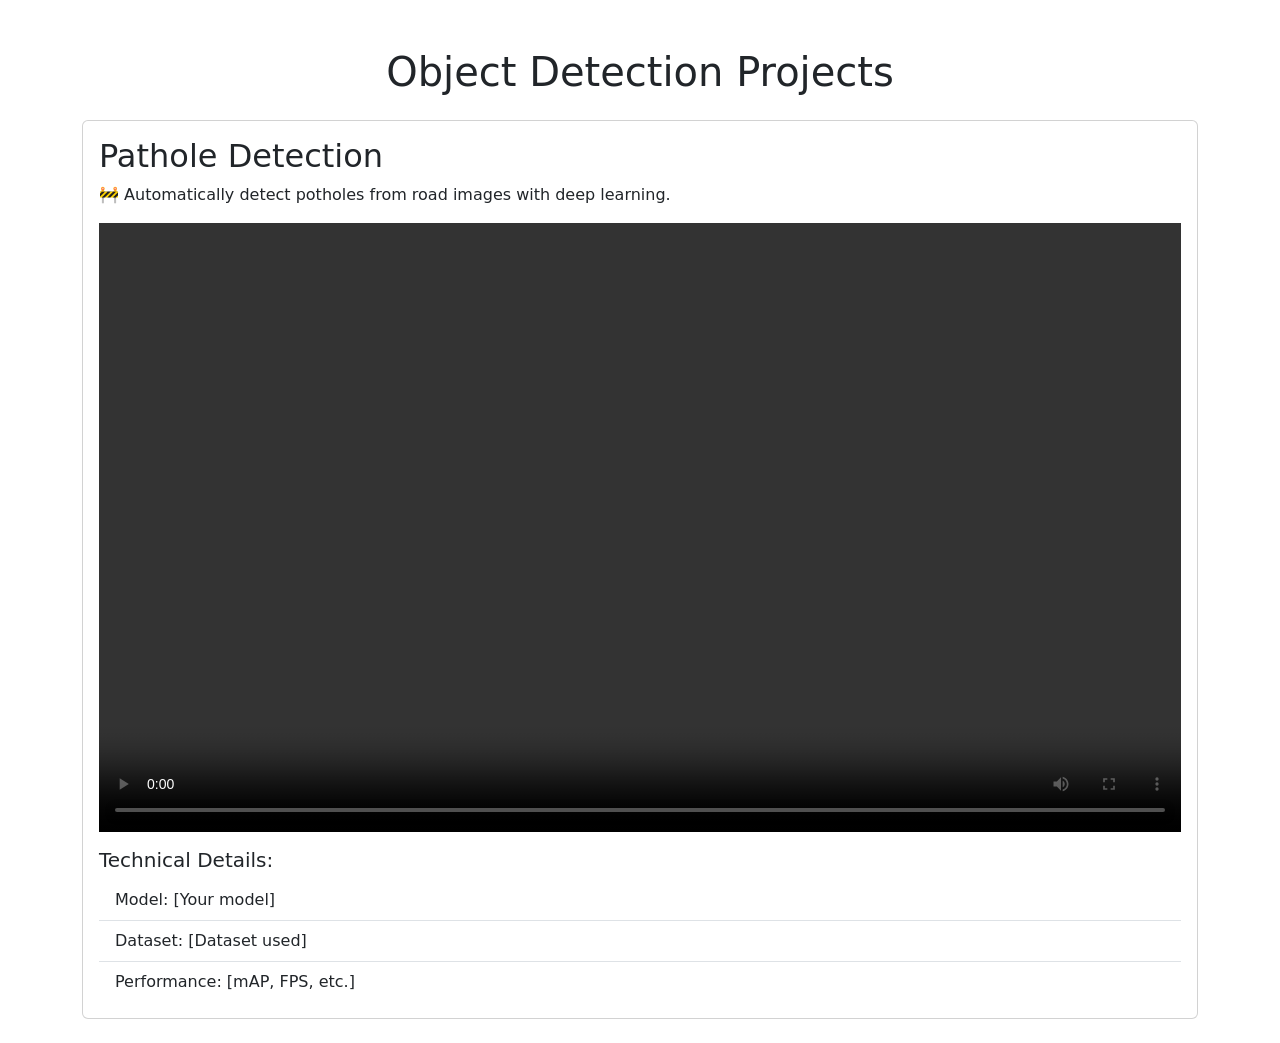
==== index.html @ aaa76758 "update name" ====
<!DOCTYPE html>
<html>
<head>
    <title>My Portfolio</title>
    <link href="https://cdn.jsdelivr.net/npm/bootstrap@5.1.3/dist/css/bootstrap.min.css" rel="stylesheet">
</head>
<body>
    <div class="container mt-5">
        <h1 class="text-center mb-4">Object Detection Projects</h1>
        
        <div class="card mb-4">
            <div class="card-body">
                <h2 class="card-title">Pathole Detection</h2>
                <p class="card-text">🚧 Automatically detect potholes from road images with deep learning.</p>
                
                <div class="ratio ratio-16x9">
                    <video controls>
                        <source src="Pathole_demo.mov" type="video/mov">
                    </video>
                </div>
                
                <div class="mt-3">
                    <h5>Technical Details:</h5>
                    <ul class="list-group list-group-flush">
                        <li class="list-group-item">Model: [Your model]</li>
                        <li class="list-group-item">Dataset: [Dataset used]</li>
                        <li class="list-group-item">Performance: [mAP, FPS, etc.]</li>
                    </ul>
                </div>
            </div>
        </div>
    </div>
</body>
</html>
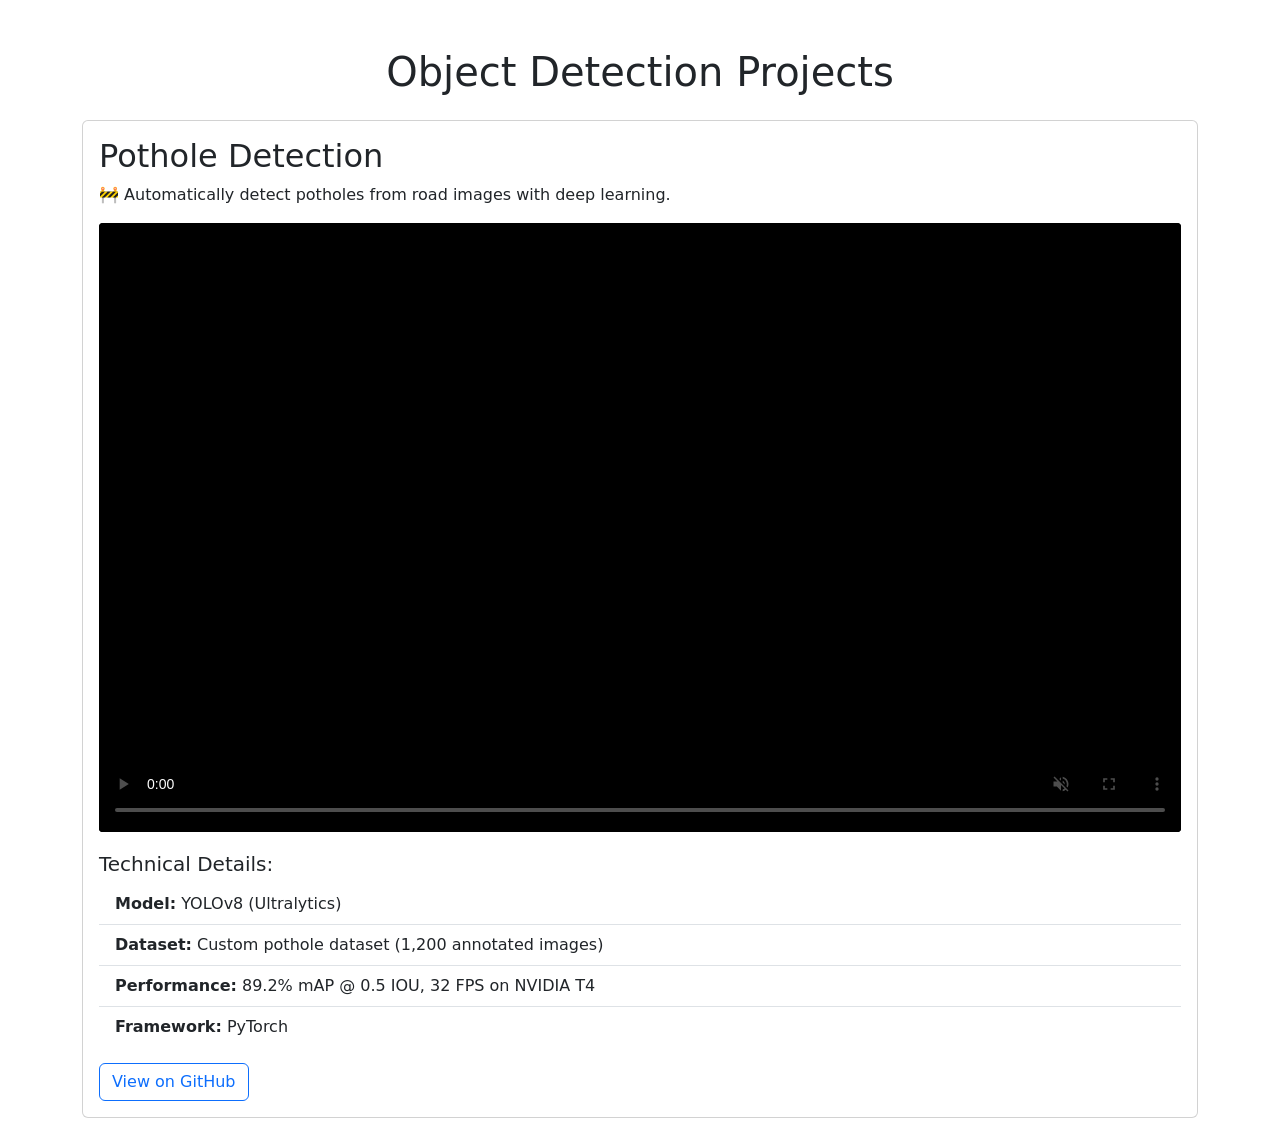
==== commit 42d9344e: "update" ====
--- a/index.html
+++ b/index.html
@@ -3,6 +3,22 @@
 <head>
     <title>My Portfolio</title>
     <link href="https://cdn.jsdelivr.net/npm/bootstrap@5.1.3/dist/css/bootstrap.min.css" rel="stylesheet">
+    <style>
+        /* Add custom styles for better video display */
+        .video-container {
+            background-color: #000;
+            margin-bottom: 20px;
+            border-radius: 4px;
+            overflow: hidden;
+        }
+        /* Fallback message styling */
+        .video-fallback {
+            padding: 20px;
+            background: #f8f9fa;
+            border-radius: 4px;
+            margin-top: 10px;
+        }
+    </style>
 </head>
 <body>
     <div class="container mt-5">
@@ -10,25 +26,64 @@
         
         <div class="card mb-4">
             <div class="card-body">
-                <h2 class="card-title">Pathole Detection</h2>
+                <h2 class="card-title">Pothole Detection</h2>
                 <p class="card-text">🚧 Automatically detect potholes from road images with deep learning.</p>
                 
-                <div class="ratio ratio-16x9">
-                    <video controls>
-                        <source src="Pathole_demo.mov" type="video/mov">
-                    </video>
+                <!-- Improved video section with fallback -->
+                <div class="video-container">
+                    <div class="ratio ratio-16x9">
+                        <video controls playsinline muted preload="metadata" poster="placeholder.jpg" style="background-color: #000;">
+                            <source src="Pathole_demo.mp4" type="video/mp4">
+                            <source src="Pathole_demo.webm" type="video/webm"> <!-- Optional additional format -->
+                            <div class="video-fallback">
+                                <p>Your browser doesn't support HTML5 video. You can:
+                                    <a href="Pathole_demo.mp4" download>Download the video</a> or 
+                                    <a href="https://github.com/yourusername/your-repo/blob/main/Pathole_demo.mp4?raw=true" target="_blank">view it directly</a>.
+                                </p>
+                            </div>
+                        </video>
+                    </div>
                 </div>
                 
                 <div class="mt-3">
                     <h5>Technical Details:</h5>
                     <ul class="list-group list-group-flush">
-                        <li class="list-group-item">Model: [Your model]</li>
-                        <li class="list-group-item">Dataset: [Dataset used]</li>
-                        <li class="list-group-item">Performance: [mAP, FPS, etc.]</li>
+                        <li class="list-group-item"><strong>Model:</strong> YOLOv8 (Ultralytics)</li>
+                        <li class="list-group-item"><strong>Dataset:</strong> Custom pothole dataset (1,200 annotated images)</li>
+                        <li class="list-group-item"><strong>Performance:</strong> 89.2% mAP @ 0.5 IOU, 32 FPS on NVIDIA T4</li>
+                        <li class="list-group-item"><strong>Framework:</strong> PyTorch</li>
                     </ul>
+                    
+                    <!-- Add GitHub link if applicable -->
+                    <div class="mt-3">
+                        <a href="https://github.com/yourusername/pothole-detection" class="btn btn-outline-primary" target="_blank">
+                            View on GitHub
+                        </a>
+                    </div>
                 </div>
             </div>
         </div>
     </div>
+
+    <!-- Bootstrap JS (optional) -->
+    <script src="https://cdn.jsdelivr.net/npm/bootstrap@5.1.3/dist/js/bootstrap.bundle.min.js"></script>
+    
+    <!-- Video error handling -->
+    <script>
+        document.addEventListener('DOMContentLoaded', function() {
+            const video = document.querySelector('video');
+            video.addEventListener('error', function() {
+                console.error('Video loading error:', video.error);
+                const fallback = document.querySelector('.video-fallback');
+                fallback.innerHTML = `
+                    <p>Video failed to load. Please try:
+                        <a href="${video.querySelector('source').src}" download>downloading the file</a> or
+                        <a href="https://github.com/yourusername/your-repo/issues" target="_blank">reporting the issue</a>.
+                    </p>
+                `;
+                fallback.style.display = 'block';
+            });
+        });
+    </script>
 </body>
 </html>
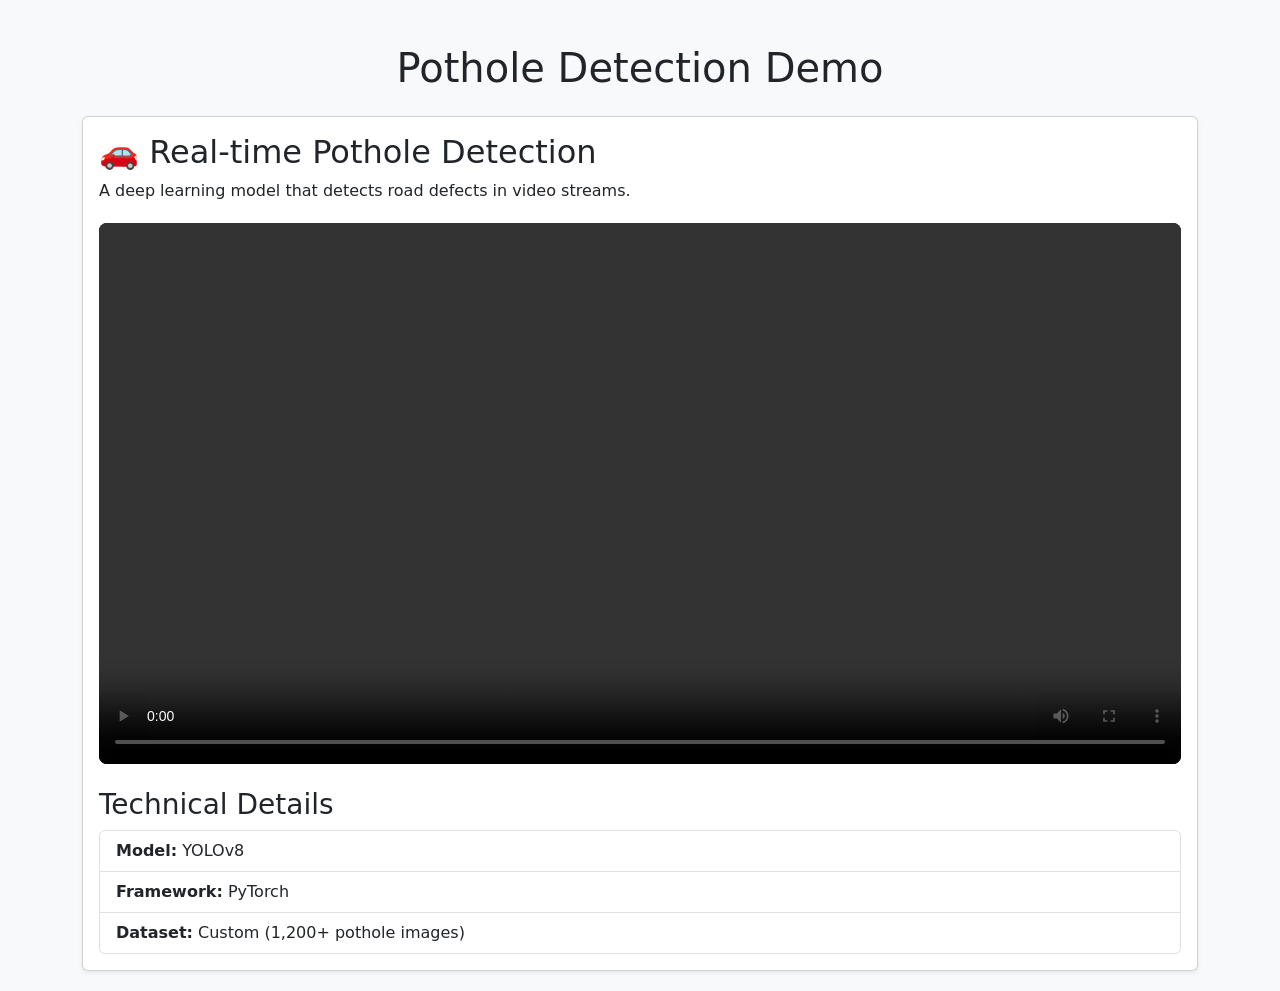
==== commit 2f65744a: "update" ====
--- a/index.html
+++ b/index.html
@@ -1,89 +1,55 @@
 <!DOCTYPE html>
 <html>
 <head>
-    <title>My Portfolio</title>
-    <link href="https://cdn.jsdelivr.net/npm/bootstrap@5.1.3/dist/css/bootstrap.min.css" rel="stylesheet">
+    <title>Object Detection Portfolio</title>
+    <!-- Using Bootstrap for basic styling -->
+    <link href="https://cdn.jsdelivr.net/npm/bootstrap@5.3.2/dist/css/bootstrap.min.css" rel="stylesheet">
+    <!-- Simple inline styles -->
     <style>
-        /* Add custom styles for better video display */
+        body {
+            padding: 20px;
+            background: #f8f9fa;
+        }
         .video-container {
-            background-color: #000;
-            margin-bottom: 20px;
-            border-radius: 4px;
+            background: black; /* Black background for video */
+            border-radius: 8px;
+            margin: 20px 0;
             overflow: hidden;
         }
-        /* Fallback message styling */
-        .video-fallback {
-            padding: 20px;
-            background: #f8f9fa;
-            border-radius: 4px;
-            margin-top: 10px;
+        video {
+            width: 100%;
+            display: block; /* Removes bottom margin gap */
         }
     </style>
 </head>
 <body>
-    <div class="container mt-5">
-        <h1 class="text-center mb-4">Object Detection Projects</h1>
+    <div class="container">
+        <h1 class="text-center my-4">Pothole Detection Demo</h1>
         
-        <div class="card mb-4">
+        <div class="card shadow-sm">
             <div class="card-body">
-                <h2 class="card-title">Pothole Detection</h2>
-                <p class="card-text">🚧 Automatically detect potholes from road images with deep learning.</p>
+                <h2>🚗 Real-time Pothole Detection</h2>
+                <p>A deep learning model that detects road defects in video streams.</p>
                 
-                <!-- Improved video section with fallback -->
+                <!-- Video with built-in black placeholder -->
                 <div class="video-container">
-                    <div class="ratio ratio-16x9">
-                        <video controls playsinline muted preload="metadata" poster="placeholder.jpg" style="background-color: #000;">
-                            <source src="Pathole_demo.mp4" type="video/mp4">
-                            <source src="Pathole_demo.webm" type="video/webm"> <!-- Optional additional format -->
-                            <div class="video-fallback">
-                                <p>Your browser doesn't support HTML5 video. You can:
-                                    <a href="Pathole_demo.mp4" download>Download the video</a> or 
-                                    <a href="https://github.com/yourusername/your-repo/blob/main/Pathole_demo.mp4?raw=true" target="_blank">view it directly</a>.
-                                </p>
-                            </div>
-                        </video>
-                    </div>
+                    <video controls style="background: black;">
+                        <source src="pothole_demo.mp4" type="video/mp4">
+                        Your browser doesn't support videos. 
+                        <a href="pothole_demo.mp4" download>Download the demo</a>.
+                    </video>
                 </div>
                 
-                <div class="mt-3">
-                    <h5>Technical Details:</h5>
-                    <ul class="list-group list-group-flush">
-                        <li class="list-group-item"><strong>Model:</strong> YOLOv8 (Ultralytics)</li>
-                        <li class="list-group-item"><strong>Dataset:</strong> Custom pothole dataset (1,200 annotated images)</li>
-                        <li class="list-group-item"><strong>Performance:</strong> 89.2% mAP @ 0.5 IOU, 32 FPS on NVIDIA T4</li>
+                <div class="mt-4">
+                    <h3>Technical Details</h3>
+                    <ul class="list-group">
+                        <li class="list-group-item"><strong>Model:</strong> YOLOv8</li>
                         <li class="list-group-item"><strong>Framework:</strong> PyTorch</li>
+                        <li class="list-group-item"><strong>Dataset:</strong> Custom (1,200+ pothole images)</li>
                     </ul>
-                    
-                    <!-- Add GitHub link if applicable -->
-                    <div class="mt-3">
-                        <a href="https://github.com/yourusername/pothole-detection" class="btn btn-outline-primary" target="_blank">
-                            View on GitHub
-                        </a>
-                    </div>
                 </div>
             </div>
         </div>
     </div>
-
-    <!-- Bootstrap JS (optional) -->
-    <script src="https://cdn.jsdelivr.net/npm/bootstrap@5.1.3/dist/js/bootstrap.bundle.min.js"></script>
-    
-    <!-- Video error handling -->
-    <script>
-        document.addEventListener('DOMContentLoaded', function() {
-            const video = document.querySelector('video');
-            video.addEventListener('error', function() {
-                console.error('Video loading error:', video.error);
-                const fallback = document.querySelector('.video-fallback');
-                fallback.innerHTML = `
-                    <p>Video failed to load. Please try:
-                        <a href="${video.querySelector('source').src}" download>downloading the file</a> or
-                        <a href="https://github.com/yourusername/your-repo/issues" target="_blank">reporting the issue</a>.
-                    </p>
-                `;
-                fallback.style.display = 'block';
-            });
-        });
-    </script>
 </body>
 </html>
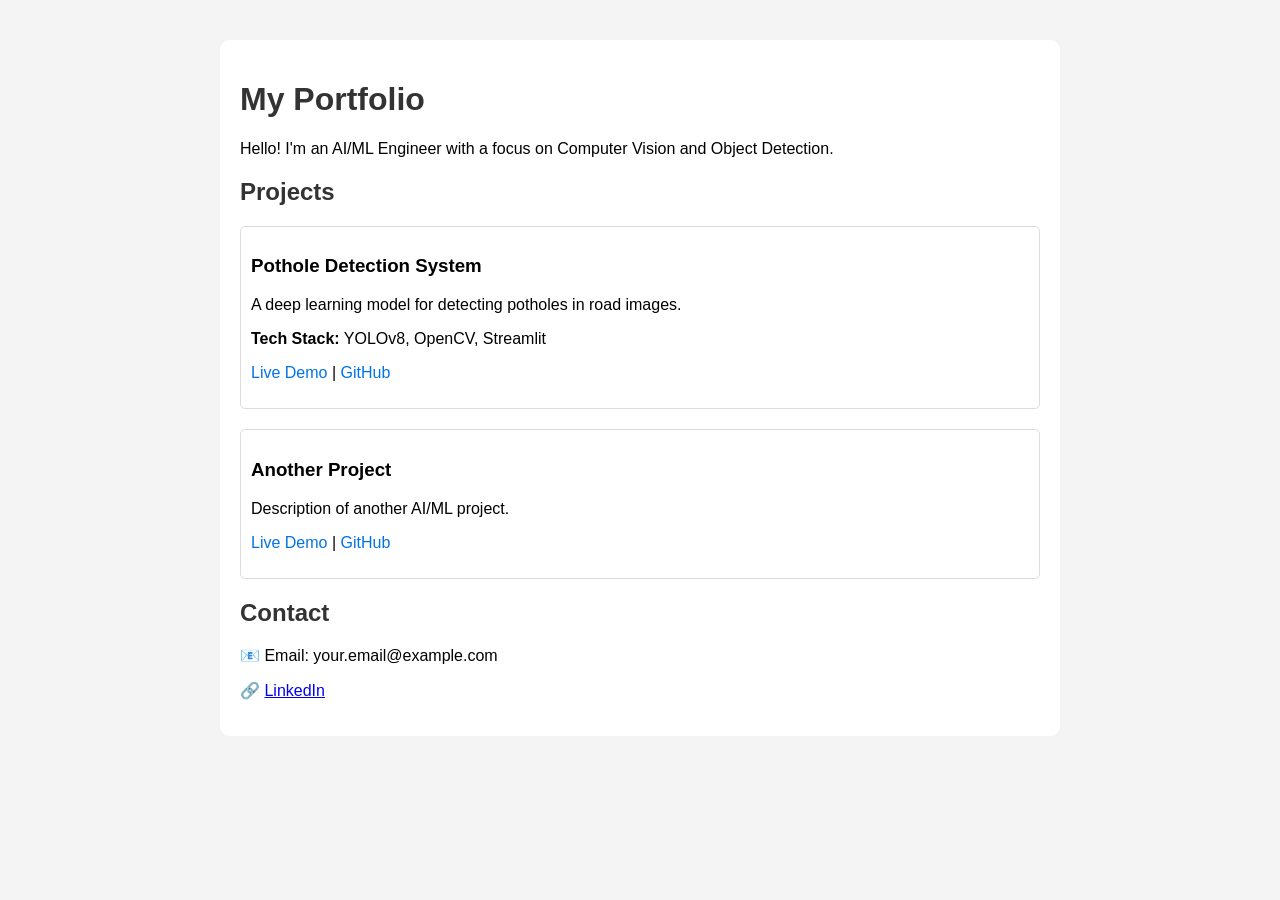
==== commit ca73f80e: "update index.html" ====
--- a/index.html
+++ b/index.html
@@ -1,55 +1,39 @@
 <!DOCTYPE html>
-<html>
+<html lang="en">
 <head>
-    <title>Object Detection Portfolio</title>
-    <!-- Using Bootstrap for basic styling -->
-    <link href="https://cdn.jsdelivr.net/npm/bootstrap@5.3.2/dist/css/bootstrap.min.css" rel="stylesheet">
-    <!-- Simple inline styles -->
+    <meta charset="UTF-8">
+    <meta name="viewport" content="width=device-width, initial-scale=1.0">
+    <title>My Portfolio</title>
     <style>
-        body {
-            padding: 20px;
-            background: #f8f9fa;
-        }
-        .video-container {
-            background: black; /* Black background for video */
-            border-radius: 8px;
-            margin: 20px 0;
-            overflow: hidden;
-        }
-        video {
-            width: 100%;
-            display: block; /* Removes bottom margin gap */
-        }
+        body { font-family: Arial, sans-serif; margin: 40px; background-color: #f4f4f4; }
+        .container { max-width: 800px; margin: auto; background: white; padding: 20px; border-radius: 10px; }
+        h1, h2 { color: #333; }
+        .project { margin-bottom: 20px; padding: 10px; border: 1px solid #ddd; border-radius: 5px; background: #fff; }
+        .project a { text-decoration: none; color: #0073e6; }
     </style>
 </head>
 <body>
     <div class="container">
-        <h1 class="text-center my-4">Pothole Detection Demo</h1>
+        <h1>My Portfolio</h1>
+        <p>Hello! I'm an AI/ML Engineer with a focus on Computer Vision and Object Detection.</p>
         
-        <div class="card shadow-sm">
-            <div class="card-body">
-                <h2>🚗 Real-time Pothole Detection</h2>
-                <p>A deep learning model that detects road defects in video streams.</p>
-                
-                <!-- Video with built-in black placeholder -->
-                <div class="video-container">
-                    <video controls style="background: black;">
-                        <source src="pothole_demo.mp4" type="video/mp4">
-                        Your browser doesn't support videos. 
-                        <a href="pothole_demo.mp4" download>Download the demo</a>.
-                    </video>
-                </div>
-                
-                <div class="mt-4">
-                    <h3>Technical Details</h3>
-                    <ul class="list-group">
-                        <li class="list-group-item"><strong>Model:</strong> YOLOv8</li>
-                        <li class="list-group-item"><strong>Framework:</strong> PyTorch</li>
-                        <li class="list-group-item"><strong>Dataset:</strong> Custom (1,200+ pothole images)</li>
-                    </ul>
-                </div>
-            </div>
+        <h2>Projects</h2>
+        <div class="project">
+            <h3>Pothole Detection System</h3>
+            <p>A deep learning model for detecting potholes in road images.</p>
+            <p><strong>Tech Stack:</strong> YOLOv8, OpenCV, Streamlit</p>
+            <p><a href="https://huggingface.co/yourproject" target="_blank">Live Demo</a> | <a href="https://github.com/yourrepo" target="_blank">GitHub</a></p>
         </div>
+        
+        <div class="project">
+            <h3>Another Project</h3>
+            <p>Description of another AI/ML project.</p>
+            <p><a href="#">Live Demo</a> | <a href="#">GitHub</a></p>
+        </div>
+        
+        <h2>Contact</h2>
+        <p>📧 Email: your.email@example.com</p>
+        <p>🔗 <a href="https://www.linkedin.com/in/yourprofile">LinkedIn</a></p>
     </div>
 </body>
-</html>+</html>
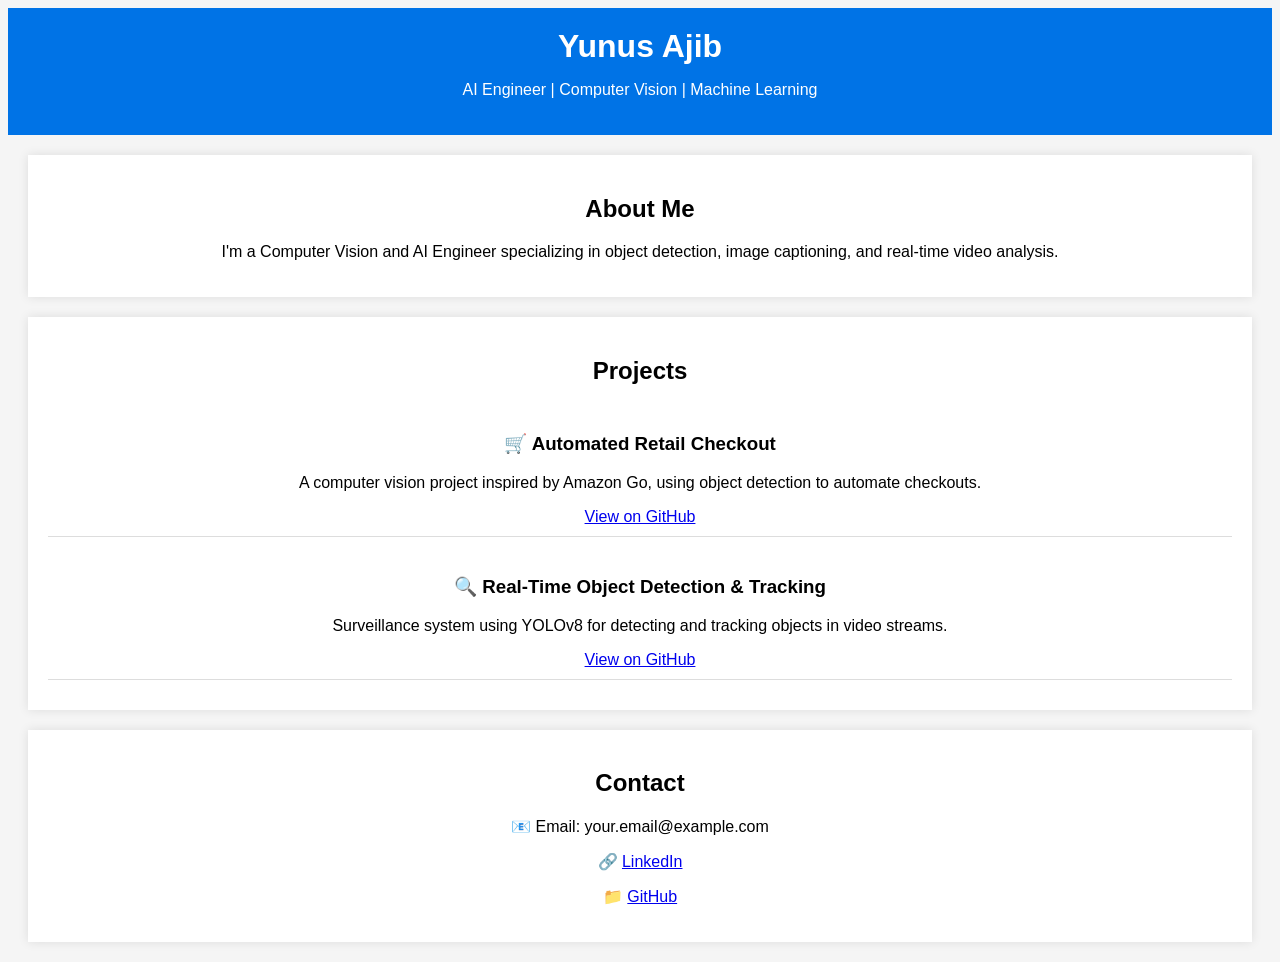
==== commit 6d7c0e4d: "update index.html" ====
--- a/index.html
+++ b/index.html
@@ -3,37 +3,39 @@
 <head>
     <meta charset="UTF-8">
     <meta name="viewport" content="width=device-width, initial-scale=1.0">
-    <title>My Portfolio</title>
-    <style>
-        body { font-family: Arial, sans-serif; margin: 40px; background-color: #f4f4f4; }
-        .container { max-width: 800px; margin: auto; background: white; padding: 20px; border-radius: 10px; }
-        h1, h2 { color: #333; }
-        .project { margin-bottom: 20px; padding: 10px; border: 1px solid #ddd; border-radius: 5px; background: #fff; }
-        .project a { text-decoration: none; color: #0073e6; }
-    </style>
+    <title>Yunus Ajib | AI Engineer Portfolio</title>
+    <link rel="stylesheet" href="style.css">
 </head>
 <body>
-    <div class="container">
-        <h1>My Portfolio</h1>
-        <p>Hello! I'm an AI/ML Engineer with a focus on Computer Vision and Object Detection.</p>
-        
+    <header>
+        <h1>Yunus Ajib</h1>
+        <p>AI Engineer | Computer Vision | Machine Learning</p>
+    </header>
+    
+    <section id="about">
+        <h2>About Me</h2>
+        <p>I'm a Computer Vision and AI Engineer specializing in object detection, image captioning, and real-time video analysis.</p>
+    </section>
+    
+    <section id="projects">
         <h2>Projects</h2>
         <div class="project">
-            <h3>Pothole Detection System</h3>
-            <p>A deep learning model for detecting potholes in road images.</p>
-            <p><strong>Tech Stack:</strong> YOLOv8, OpenCV, Streamlit</p>
-            <p><a href="https://huggingface.co/yourproject" target="_blank">Live Demo</a> | <a href="https://github.com/yourrepo" target="_blank">GitHub</a></p>
+            <h3>🛒 Automated Retail Checkout</h3>
+            <p>A computer vision project inspired by Amazon Go, using object detection to automate checkouts.</p>
+            <a href="https://github.com/YOUR_GITHUB/repo-name" target="_blank">View on GitHub</a>
         </div>
-        
         <div class="project">
-            <h3>Another Project</h3>
-            <p>Description of another AI/ML project.</p>
-            <p><a href="#">Live Demo</a> | <a href="#">GitHub</a></p>
+            <h3>🔍 Real-Time Object Detection & Tracking</h3>
+            <p>Surveillance system using YOLOv8 for detecting and tracking objects in video streams.</p>
+            <a href="https://github.com/YOUR_GITHUB/repo-name" target="_blank">View on GitHub</a>
         </div>
-        
+    </section>
+
+    <section id="contact">
         <h2>Contact</h2>
         <p>📧 Email: your.email@example.com</p>
-        <p>🔗 <a href="https://www.linkedin.com/in/yourprofile">LinkedIn</a></p>
-    </div>
+        <p>🔗 <a href="https://www.linkedin.com/in/YOUR_PROFILE" target="_blank">LinkedIn</a></p>
+        <p>📁 <a href="https://github.com/YOUR_GITHUB" target="_blank">GitHub</a></p>
+    </section>
 </body>
 </html>
--- a/style.css
+++ b/style.css
@@ -0,0 +1,24 @@
+body {
+    font-family: Arial, sans-serif;
+    text-align: center;
+    background-color: #f5f5f5;
+}
+header {
+    background: #0073e6;
+    color: white;
+    padding: 20px;
+}
+h1 {
+    margin: 0;
+}
+section {
+    margin: 20px;
+    padding: 20px;
+    background: white;
+    box-shadow: 0px 0px 10px rgba(0, 0, 0, 0.1);
+}
+.project {
+    margin: 10px 0;
+    padding: 10px;
+    border-bottom: 1px solid #ddd;
+}
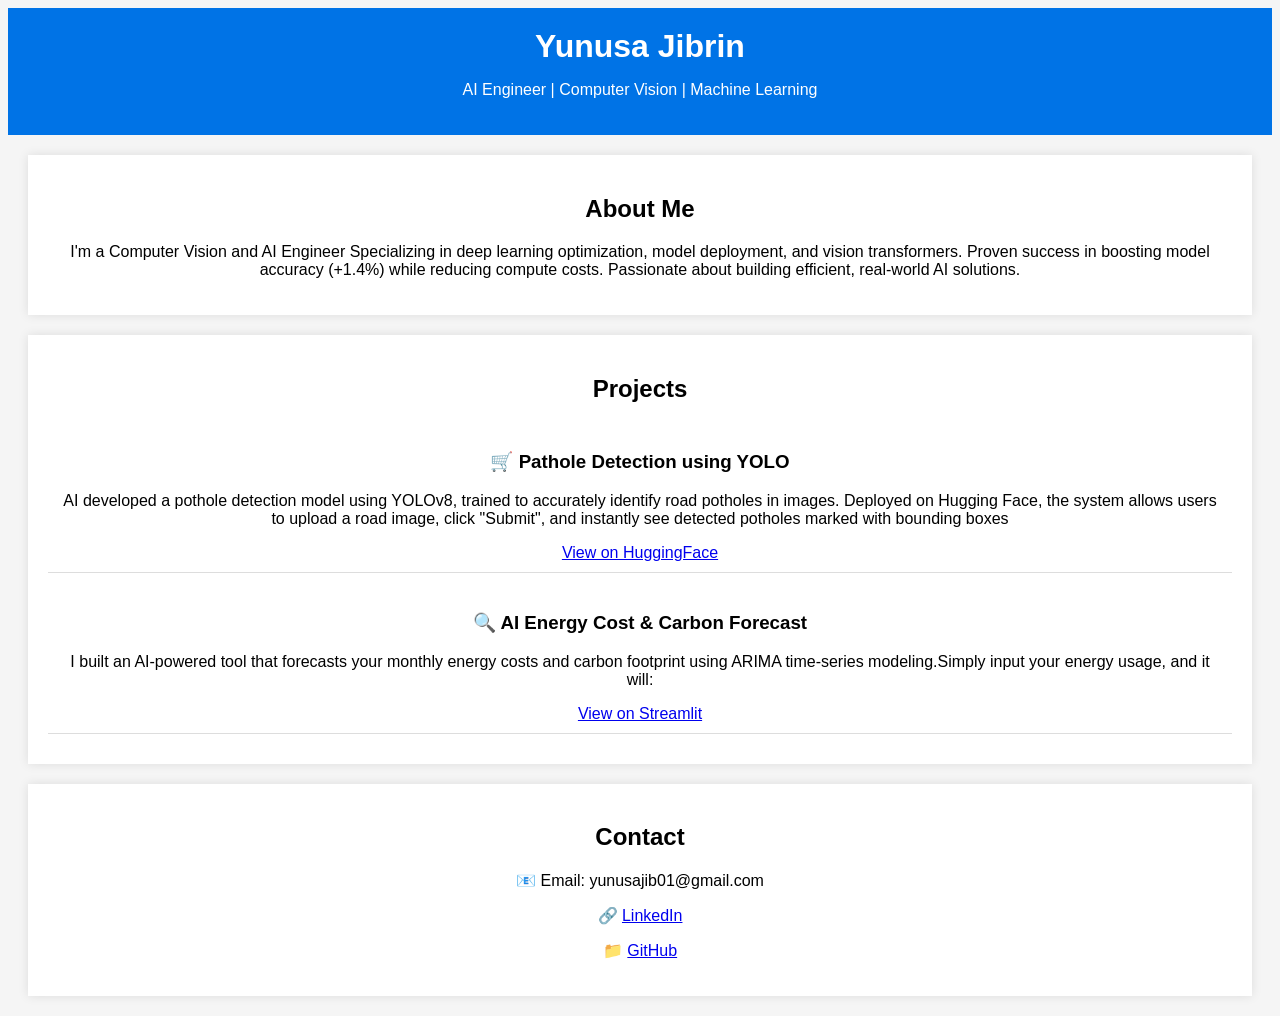
==== commit bcb91374: "Update index.html" ====
--- a/index.html
+++ b/index.html
@@ -3,39 +3,46 @@
 <head>
     <meta charset="UTF-8">
     <meta name="viewport" content="width=device-width, initial-scale=1.0">
-    <title>Yunus Ajib | AI Engineer Portfolio</title>
+    <title>Yunusa Jibrin | AI Engineer Portfolio</title>
     <link rel="stylesheet" href="style.css">
 </head>
 <body>
     <header>
-        <h1>Yunus Ajib</h1>
+        <h1>Yunusa Jibrin</h1>
         <p>AI Engineer | Computer Vision | Machine Learning</p>
     </header>
     
     <section id="about">
         <h2>About Me</h2>
-        <p>I'm a Computer Vision and AI Engineer specializing in object detection, image captioning, and real-time video analysis.</p>
+        <p>I'm a Computer Vision and AI Engineer Specializing in deep learning optimization,
+             model deployment, and vision transformers. Proven success in boosting 
+             model accuracy (+1.4%) while reducing compute costs. Passionate about building efficient, 
+             real-world AI solutions.</p>
     </section>
     
     <section id="projects">
         <h2>Projects</h2>
         <div class="project">
-            <h3>🛒 Automated Retail Checkout</h3>
-            <p>A computer vision project inspired by Amazon Go, using object detection to automate checkouts.</p>
-            <a href="https://github.com/YOUR_GITHUB/repo-name" target="_blank">View on GitHub</a>
+            <h3>🛒 Pathole Detection using YOLO</h3>
+            <p>AI developed a pothole detection model using YOLOv8, trained to accurately identify road potholes in images.
+                 Deployed on Hugging Face, the system allows users to upload a road image, click "Submit",
+                 and instantly see detected potholes marked with bounding boxes</p>
+            <a href="https://yunusajib-pathole-detection-model.hf.space/?__theme=system" target="_blank">View on HuggingFace</a>
         </div>
         <div class="project">
-            <h3>🔍 Real-Time Object Detection & Tracking</h3>
-            <p>Surveillance system using YOLOv8 for detecting and tracking objects in video streams.</p>
-            <a href="https://github.com/YOUR_GITHUB/repo-name" target="_blank">View on GitHub</a>
+            <h3>🔍 AI Energy Cost & Carbon Forecast</h3>
+            <p>I built an AI-powered tool that forecasts your monthly energy costs and carbon
+                 footprint using ARIMA time-series modeling.Simply input your energy usage,
+                  and it will:</p>
+            <a href="https://energyforcastapp.streamlit.app/" target="_blank">View on Streamlit</a>
         </div>
     </section>
 
     <section id="contact">
         <h2>Contact</h2>
-        <p>📧 Email: your.email@example.com</p>
-        <p>🔗 <a href="https://www.linkedin.com/in/YOUR_PROFILE" target="_blank">LinkedIn</a></p>
-        <p>📁 <a href="https://github.com/YOUR_GITHUB" target="_blank">GitHub</a></p>
+        <p>📧 Email: yunusajib01@gmail.com</p>
+        <p>🔗 <a href="linkedin.com/in/yunusajibrin" target="_blank">LinkedIn</a></p>
+        <p>📁 <a href="https://github.com/yunusajib?tab=projects" target="_blank">GitHub</a></p>
     </section>
 </body>
 </html>
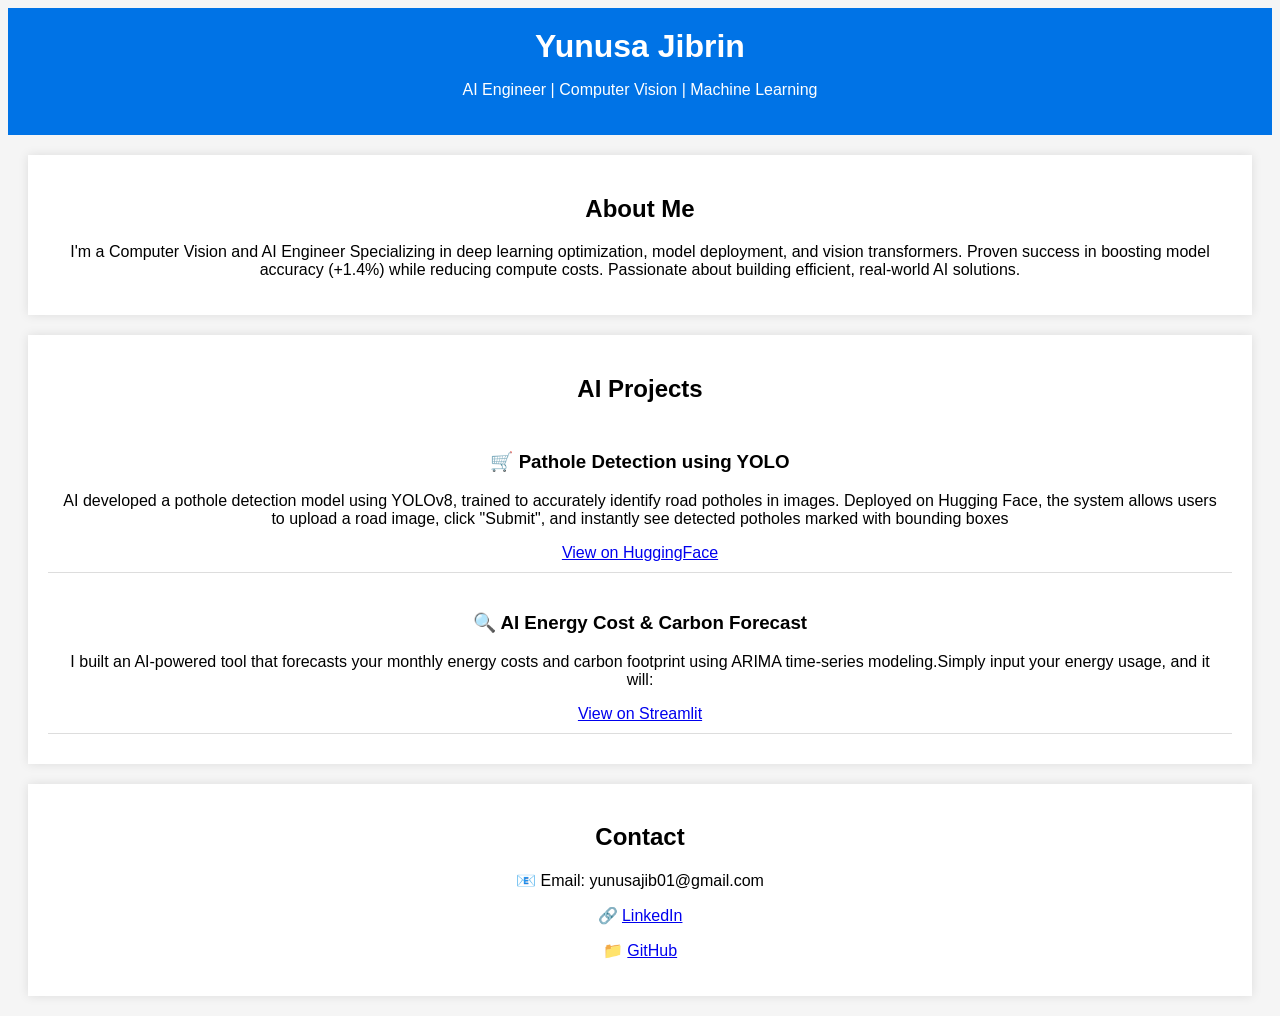
==== commit b595c57b: "update index.html" ====
--- a/index.html
+++ b/index.html
@@ -7,42 +7,44 @@
     <link rel="stylesheet" href="style.css">
 </head>
 <body>
-    <header>
-        <h1>Yunusa Jibrin</h1>
-        <p>AI Engineer | Computer Vision | Machine Learning</p>
-    </header>
-    
-    <section id="about">
-        <h2>About Me</h2>
-        <p>I'm a Computer Vision and AI Engineer Specializing in deep learning optimization,
-             model deployment, and vision transformers. Proven success in boosting 
-             model accuracy (+1.4%) while reducing compute costs. Passionate about building efficient, 
-             real-world AI solutions.</p>
-    </section>
-    
-    <section id="projects">
-        <h2>Projects</h2>
-        <div class="project">
-            <h3>🛒 Pathole Detection using YOLO</h3>
-            <p>AI developed a pothole detection model using YOLOv8, trained to accurately identify road potholes in images.
-                 Deployed on Hugging Face, the system allows users to upload a road image, click "Submit",
-                 and instantly see detected potholes marked with bounding boxes</p>
-            <a href="https://yunusajib-pathole-detection-model.hf.space/?__theme=system" target="_blank">View on HuggingFace</a>
-        </div>
-        <div class="project">
-            <h3>🔍 AI Energy Cost & Carbon Forecast</h3>
-            <p>I built an AI-powered tool that forecasts your monthly energy costs and carbon
-                 footprint using ARIMA time-series modeling.Simply input your energy usage,
-                  and it will:</p>
-            <a href="https://energyforcastapp.streamlit.app/" target="_blank">View on Streamlit</a>
-        </div>
-    </section>
+    <form>
+        <header>
+            <h1>Yunusa Jibrin</h1>
+            <p>AI Engineer | Computer Vision | Machine Learning</p>
+        </header>
+        
+        <section id="about">
+            <h2>About Me</h2>
+            <p>I'm a Computer Vision and AI Engineer Specializing in deep learning optimization,
+                model deployment, and vision transformers. Proven success in boosting 
+                model accuracy (+1.4%) while reducing compute costs. Passionate about building efficient, 
+                real-world AI solutions.</p>
+        </section>
+        
+        <section id="projects">
+            <h2>AI Projects</h2>
+            <div class="project">
+                <h3>🛒 Pathole Detection using YOLO</h3>
+                <p>AI developed a pothole detection model using YOLOv8, trained to accurately identify road potholes in images.
+                    Deployed on Hugging Face, the system allows users to upload a road image, click "Submit",
+                    and instantly see detected potholes marked with bounding boxes</p>
+                <a href="https://yunusajib-pathole-detection-model.hf.space/?__theme=system" target="_blank">View on HuggingFace</a>
+            </div>
+            <div class="project">
+                <h3>🔍 AI Energy Cost & Carbon Forecast</h3>
+                <p>I built an AI-powered tool that forecasts your monthly energy costs and carbon
+                    footprint using ARIMA time-series modeling.Simply input your energy usage,
+                    and it will:</p>
+                <a href="https://energyforcastapp.streamlit.app/" target="_blank">View on Streamlit</a>
+            </div>
+        </section>
 
-    <section id="contact">
-        <h2>Contact</h2>
-        <p>📧 Email: yunusajib01@gmail.com</p>
-        <p>🔗 <a href="linkedin.com/in/yunusajibrin" target="_blank">LinkedIn</a></p>
-        <p>📁 <a href="https://github.com/yunusajib?tab=projects" target="_blank">GitHub</a></p>
-    </section>
+        <section id="contact">
+            <h2>Contact</h2>
+            <p>📧 Email: yunusajib01@gmail.com</p>
+            <p>🔗 <a href="linkedin.com/in/yunusajibrin" target="_blank">LinkedIn</a></p>
+            <p>📁 <a href="https://github.com/yunusajib?tab=projects" target="_blank">GitHub</a></p>
+        </section>
+    </form>
 </body>
 </html>
